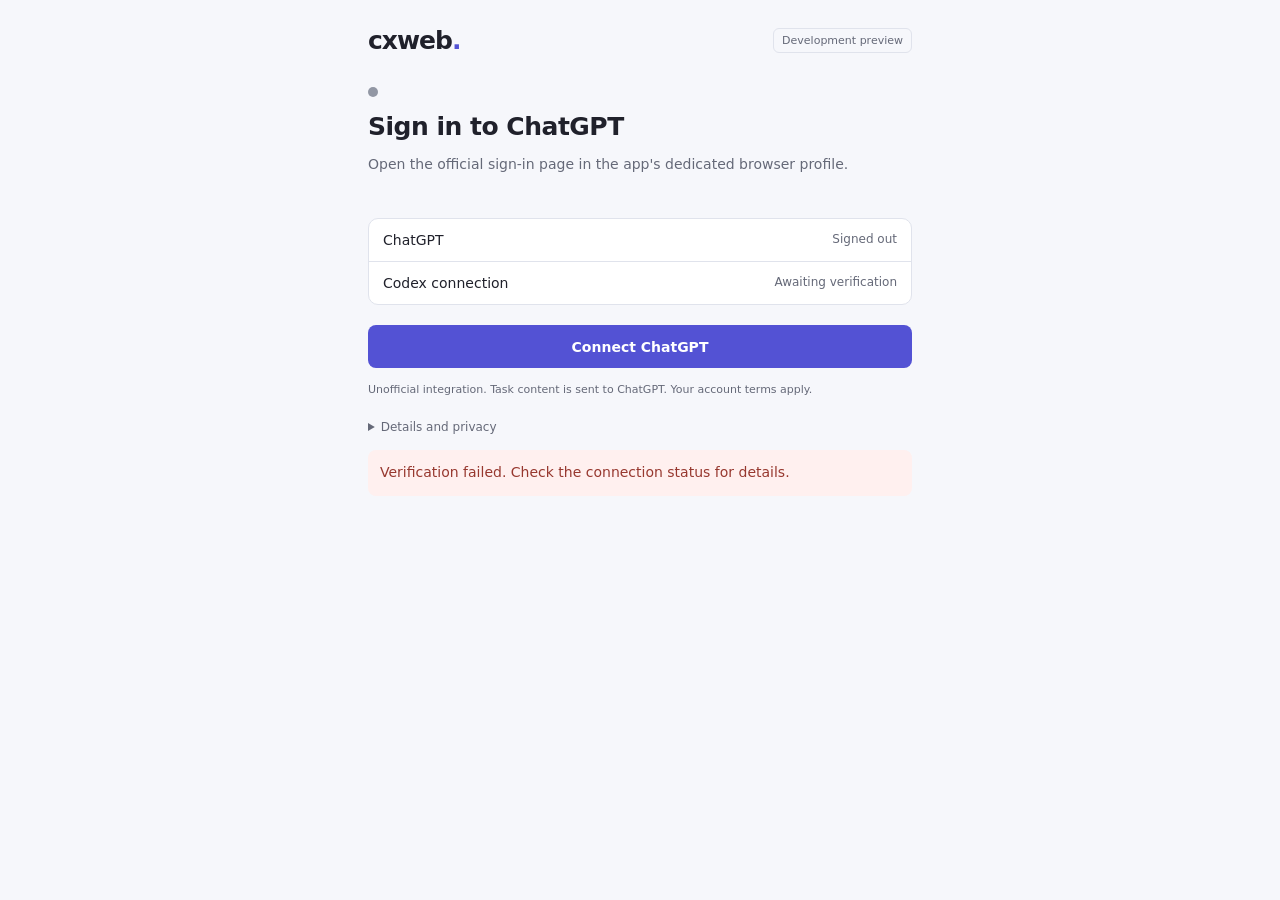
==== apps/desktop/ui/index.html @ 8535b22b "Connect setup to Codex routing and catalog activation" ====
<!doctype html>
<html lang="en"><head><meta charset="utf-8"><meta name="viewport" content="width=device-width, initial-scale=1"><title>cxweb</title><link rel="stylesheet" href="style.css"><script src="installed.js" defer></script><script src="app.js" defer></script></head>
<body><main>
  <header><span class="brand">cxweb<span class="dot">.</span></span><span class="badge">Development preview</span></header>
  <section id="installed-view" hidden>
    <div class="intro" aria-live="polite" aria-atomic="true"><h1 id="installed-heading">Checking connection</h1><p id="installed-description">Reading the installed runtime state.</p></div>
    <div class="rows"><div><span>ChatGPT</span><strong id="installed-chatgpt">Unverified</strong></div><div><span>Codex App</span><strong id="installed-app">Unverified</strong></div><div><span>Codex CLI</span><strong id="installed-cli">Unverified</strong></div></div>
    <button id="installed-refresh" class="primary">Check status</button>
    <button id="installed-retry" class="secondary" hidden disabled>Retry background verification</button>
    <button id="installed-remove" class="secondary" disabled>Remove connection</button>
    <details><summary>Connection details</summary><div class="details-body native-form">
      <label for="installed-choice">Connected Codex home</label><select id="installed-choice"></select>
      <div id="installed-components" class="selectable"></div>
      <p>Closing this window keeps the runtime running. Removing the connection restores owned configuration changes and keeps your saved ChatGPT sign-in. Existing Codex clients may need a restart.</p>
    </div></details>
    <p id="installed-error" role="alert" hidden></p>
    <dialog id="installed-confirm" aria-labelledby="installed-confirm-title" aria-describedby="installed-confirm-description">
      <h2 id="installed-confirm-title">Stop the task and remove the connection?</h2>
      <p id="installed-confirm-description">The current response will be interrupted.</p>
      <button id="installed-keep" class="secondary" autofocus>Keep connected</button>
      <button id="installed-stop" class="primary">Stop and remove</button>
    </dialog>
  </section>
  <section id="setup-view" hidden>
  <section class="intro" aria-live="polite" aria-atomic="true">
    <span class="status-light" id="light" aria-hidden="true"></span>
    <h1 id="heading">Sign in to ChatGPT</h1>
    <p id="description">Open the official sign-in page in the app's dedicated browser profile.</p>
  </section>
  <div class="rows"><div><span>ChatGPT</span><strong id="chatgpt">Signed out</strong></div><div><span>Codex connection</span><strong id="codex">Awaiting verification</strong></div></div>
  <div id="models" class="model-results" hidden></div>
  <button id="connect" class="primary">Connect ChatGPT</button>
  <section id="qualification" hidden>
    <p>Send one fixed test message in a new Temporary Chat using the selected route. This uses your ChatGPT allowance.</p>
    <button id="test-text" class="primary">Send text test</button>
  </section>
  <section id="tool-qualification" hidden>
    <p>Send one tool protocol test in a new Temporary Chat. This uses your ChatGPT allowance. The test requests sample tool calls; it does not execute tools or change files.</p>
    <button id="test-tools" class="primary">Send tool protocol test</button>
  </section>
  <section id="background-control" hidden>
    <p>Close the sign-in window and check whether the saved session works in the background. Closing the cxweb control window keeps its runtime running.</p>
    <button id="background" class="secondary">Continue in background</button>
  </section>
  <p id="background-status" class="disclosure" hidden>The ChatGPT session is running in the background. No browser window needs to remain open.</p>
  <p class="disclosure">Unofficial integration. Task content is sent to ChatGPT. Your account terms apply.</p>
  <details><summary>Details and privacy</summary><div class="details-body">
    <p>ChatGPT Web routes support text and coding tools. Built-in Codex web search is unavailable on these routes; use a native Codex model for web search.</p>
    <p>This development build verifies sign-in and runs explicit transport tests. Production Codex routing is not active.</p>
    <p>Enter passwords and verification codes only on the official page in the browser window. The app uses its own local profile.</p>
    <p>Browser automation is not an officially supported API. Provider terms may restrict automated retrieval of output; consent in this app does not change those terms.</p>
    <p>Official terms: <span class="selectable">https://openai.com/policies/eu-terms-of-use/</span></p>
    <p id="runtime">The browser has not started yet.</p><p id="diagnostic"></p>
    <button id="native-discover" class="secondary">Find Codex installations</button>
    <div id="native-targets" class="selectable" aria-live="polite" hidden></div>
    <form id="native-preflight-form" class="native-form">
      <h2>Check a Codex target</h2>
      <p>Select the executable and directories for the client you intend to connect. The app and terminals can use different Codex homes.</p>
      <label for="native-choice">Discovered executable</label>
      <select id="native-choice"><option value="">Choose an installation or enter a path below</option></select>
      <label for="native-client">Codex executable path</label>
      <input id="native-client" type="text" autocomplete="off" spellcheck="false" placeholder="C:\path\to\codex.exe" required>
      <label for="native-home">Codex home directory (CODEX_HOME)</label>
      <input id="native-home" type="text" autocomplete="off" spellcheck="false" placeholder="C:\Users\you\.codex" required>
      <label for="native-cwd">Working directory</label>
      <input id="native-cwd" type="text" autocomplete="off" spellcheck="false" placeholder="C:\path\to\project" required>
      <p>This starts only a reviewed Codex backend for configuration and account-status checks. It sends no model request and leaves your login and configuration unchanged. Codex may update its own logs or cache.</p>
      <button id="native-preflight" class="secondary" type="submit">Check selected target</button>
    </form>
    <div id="native-preflight-result" class="selectable" aria-live="polite" hidden></div>
    <section>
      <h2>Connect Codex</h2>
      <p>Publish the verified ChatGPT route to Codex CLI and Codex App using the selected Codex home. This adds a local connection to config.toml and installs a background runtime. Your existing models remain available. Restart both clients after connecting.</p>
      <button id="activate-codex" class="secondary" disabled>Connect to Codex</button>
      <p id="activation-result" class="selectable" aria-live="polite" hidden></p>
    </section>
    <section id="native-text-control">
      <h2>Test the selected Codex client</h2>
      <p>Complete the background tool protocol test first. This sends one text test through the selected Codex backend and ChatGPT, using your ChatGPT allowance. The test uses an isolated Codex workspace. Your Codex configuration remains unchanged.</p>
      <button id="native-text" class="secondary" disabled>Test selected client</button>
      <button id="native-tools" class="secondary" disabled>Test coding tools</button>
      <p>This tool test asks Codex to read one test file, create one file and run a command that checks the result in a disposable workspace. It uses additional ChatGPT responses. Only these exact fixture operations are allowed.</p>
      <button id="native-repair" class="secondary" disabled>Test failure and repair</button>
      <p>This test starts with an incorrect fixture file. Codex must observe a failing test, repair that file and rerun the test successfully. It uses additional ChatGPT responses in an isolated workspace.</p>
      <button id="native-denial" class="secondary" disabled>Test command denial</button>
      <p>This test asks Codex to read one test file, declines the request and verifies the denial reaches the final response. It uses additional ChatGPT responses.</p>
      <button id="native-cancel" class="secondary" hidden disabled>Cancel client test</button>
      <button id="reset-test" class="secondary" hidden disabled>Reset client test session</button>
      <p id="reset-test-help" hidden>Release the idle test session to verify another route or sign in again. Your saved sign-in remains on this device. No test message is sent.</p>
      <p id="native-text-result" class="selectable" aria-live="polite" hidden></p>
    </section>
  </div></details>
  <p id="error" role="alert" hidden></p>
  </section>
</main></body></html>
---- apps/desktop/ui/style.css ----
:root { color-scheme:light dark; font-family: "Segoe UI",system-ui,sans-serif; font-size:14px; background:#f6f7fb; color:#20212b; --muted:#656978; --line:#e0e3ec; --accent:#5352d4; --panel:#fff; }
* { box-sizing:border-box; } body { margin:0; } main { padding:26px 28px 24px; max-width:600px; margin:auto; } header { display:flex; justify-content:space-between; align-items:center; gap:12px; } .brand { font-size:25px; font-weight:700; letter-spacing:-1px; } .dot { color:var(--accent); } .badge { font-size:11px; padding:5px 8px; border:1px solid var(--line); border-radius:6px; color:var(--muted); }
.intro { padding-top:32px; } .status-light { display:block; width:10px; height:10px; background:#9297a4; border-radius:50%; margin-bottom:14px; } .status-light.pending { background:#cf932b; } h1 { font-size:25px; line-height:1.25; font-weight:650; margin:0 0 12px; letter-spacing:-.5px; } p { line-height:1.55; margin:0 0 12px; } #description { color:var(--muted); min-height:44px; }
.rows { border:1px solid var(--line); background:var(--panel); border-radius:10px; margin:20px 0; } .rows>div { display:flex; flex-wrap:wrap; gap:8px; justify-content:space-between; padding:13px 14px; } .rows>div+div { border-top:1px solid var(--line); } .rows strong { font-size:12px; font-weight:500; color:var(--muted); } button { font:inherit; cursor:pointer; } .primary { border:0; border-radius:8px; background:var(--accent); color:white; width:100%; min-height:43px; padding:11px 14px; font-weight:600; } .primary:hover { filter:brightness(1.08); } button:disabled { opacity:.6; cursor:wait; } :focus-visible { outline:3px solid #9b9bf3; outline-offset:3px; } .disclosure { color:var(--muted); font-size:11px; margin-top:13px; } details { margin-top:22px; } summary { color:var(--muted); cursor:pointer; font-size:12px; } .details-body { padding-top:14px; font-size:12px; color:var(--muted); } .selectable { overflow-wrap:anywhere; user-select:text; } #error { padding:12px; background:#fff0ef; color:#97382f; border-radius:8px; margin-top:16px; } #diagnostic { font-family:Consolas,monospace; overflow-wrap:anywhere; }
.model-results { border:1px solid var(--line); background:var(--panel); border-radius:10px; padding:13px 14px; margin:-8px 0 20px; color:var(--muted); font-size:12px; }
.model-results strong { color:inherit; }
.model-results ul { margin:9px 0; padding-left:20px; }
.model-results p { margin:0; }
.secondary { border:1px solid var(--line); border-radius:8px; background:var(--panel); color:inherit; width:100%; min-height:43px; padding:11px 14px; font-weight:600; }
#qualification, #tool-qualification, #background-control { margin-top:16px; }
.native-form { margin-top:20px; } .native-form h2 { font-size:16px; } .native-form label { display:block; margin:12px 0 5px; }
.native-form input, .native-form select { width:100%; min-height:36px; padding:7px 9px; border:1px solid var(--line); border-radius:6px; background:var(--panel); color:inherit; font:inherit; }
.native-form p { margin-top:12px; } #native-preflight-result { margin-top:14px; }
#installed-retry, #installed-remove { margin-top:12px; }
#installed-error { padding:12px; border:1px solid var(--line); border-radius:8px; margin-top:16px; }
#installed-components { margin-top:16px; }
dialog { max-width:min(400px, calc(100vw - 32px)); border:1px solid var(--line); border-radius:12px; background:var(--panel); color:inherit; padding:22px; }
dialog::backdrop { background:rgb(0 0 0 / 55%); }
dialog h2 { font-size:20px; margin-top:0; }
dialog button + button { margin-top:10px; }
@media(prefers-color-scheme:dark) { :root { background:#18191f; color:#ebedf5; --muted:#a0a5b5; --line:#30323d; --accent:#7774ed; --panel:#202129; } #error { background:#382521; color:#ffb5aa; } }
@media(max-width:380px) { main { padding:22px 18px; } header { align-items:flex-start; } .badge { max-width:115px; } }
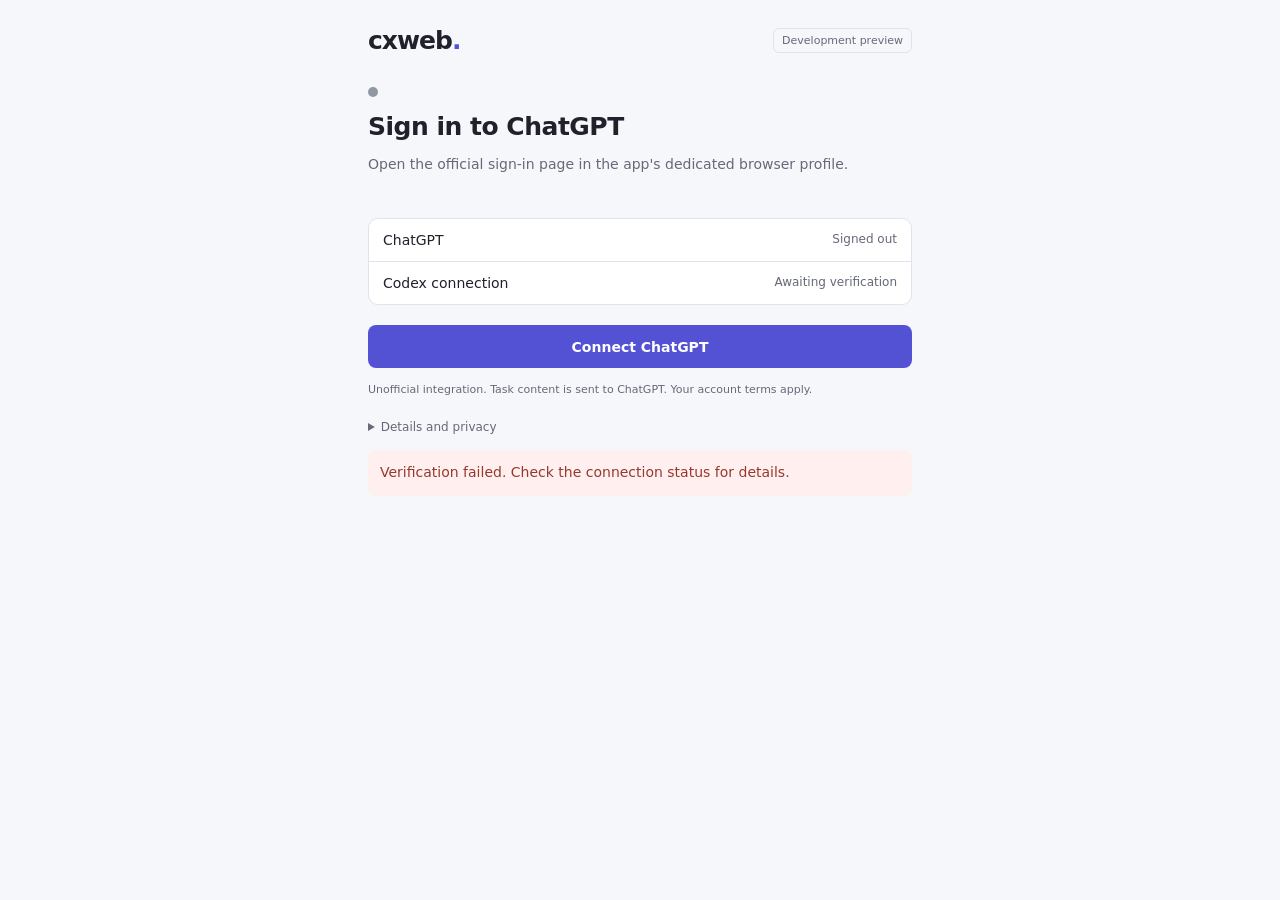
==== commit 7ba5d55d: "Expose installed reasoning verification in the desktop" ====
--- a/apps/desktop/ui/index.html
+++ b/apps/desktop/ui/index.html
@@ -7,6 +7,12 @@
     <div class="rows"><div><span>ChatGPT</span><strong id="installed-chatgpt">Unverified</strong></div><div><span>Codex App</span><strong id="installed-app">Unverified</strong></div><div><span>Codex CLI</span><strong id="installed-cli">Unverified</strong></div></div>
     <button id="installed-refresh" class="primary">Check status</button>
     <button id="installed-retry" class="secondary" hidden disabled>Retry background verification</button>
+    <section id="installed-reasoning" class="model-results" hidden aria-live="polite">
+      <h2>ChatGPT reasoning</h2>
+      <div id="installed-reasoning-list"></div>
+      <p id="installed-reasoning-help" hidden>Verify the remaining reasoning choices with eight fixed test messages. This uses your ChatGPT allowance. No coding tools run and no project files change. Verification continues if you close this window.</p>
+      <button id="installed-qualify-reasoning" class="secondary" hidden disabled>Verify reasoning choices</button>
+    </section>
     <button id="installed-remove" class="secondary" disabled>Remove connection</button>
     <details><summary>Connection details</summary><div class="details-body native-form">
       <label for="installed-choice">Connected Codex home</label><select id="installed-choice"></select>
--- a/apps/desktop/ui/style.css
+++ b/apps/desktop/ui/style.css
@@ -12,6 +12,9 @@
 .native-form input, .native-form select { width:100%; min-height:36px; padding:7px 9px; border:1px solid var(--line); border-radius:6px; background:var(--panel); color:inherit; font:inherit; }
 .native-form p { margin-top:12px; } #native-preflight-result { margin-top:14px; }
 #installed-retry, #installed-remove { margin-top:12px; }
+#installed-reasoning { margin:16px 0 0; }
+#installed-reasoning h2 { font-size:16px; margin:0 0 10px; color:inherit; }
+#installed-reasoning-help, #installed-qualify-reasoning { margin-top:12px; }
 #installed-error { padding:12px; border:1px solid var(--line); border-radius:8px; margin-top:16px; }
 #installed-components { margin-top:16px; }
 dialog { max-width:min(400px, calc(100vw - 32px)); border:1px solid var(--line); border-radius:12px; background:var(--panel); color:inherit; padding:22px; }
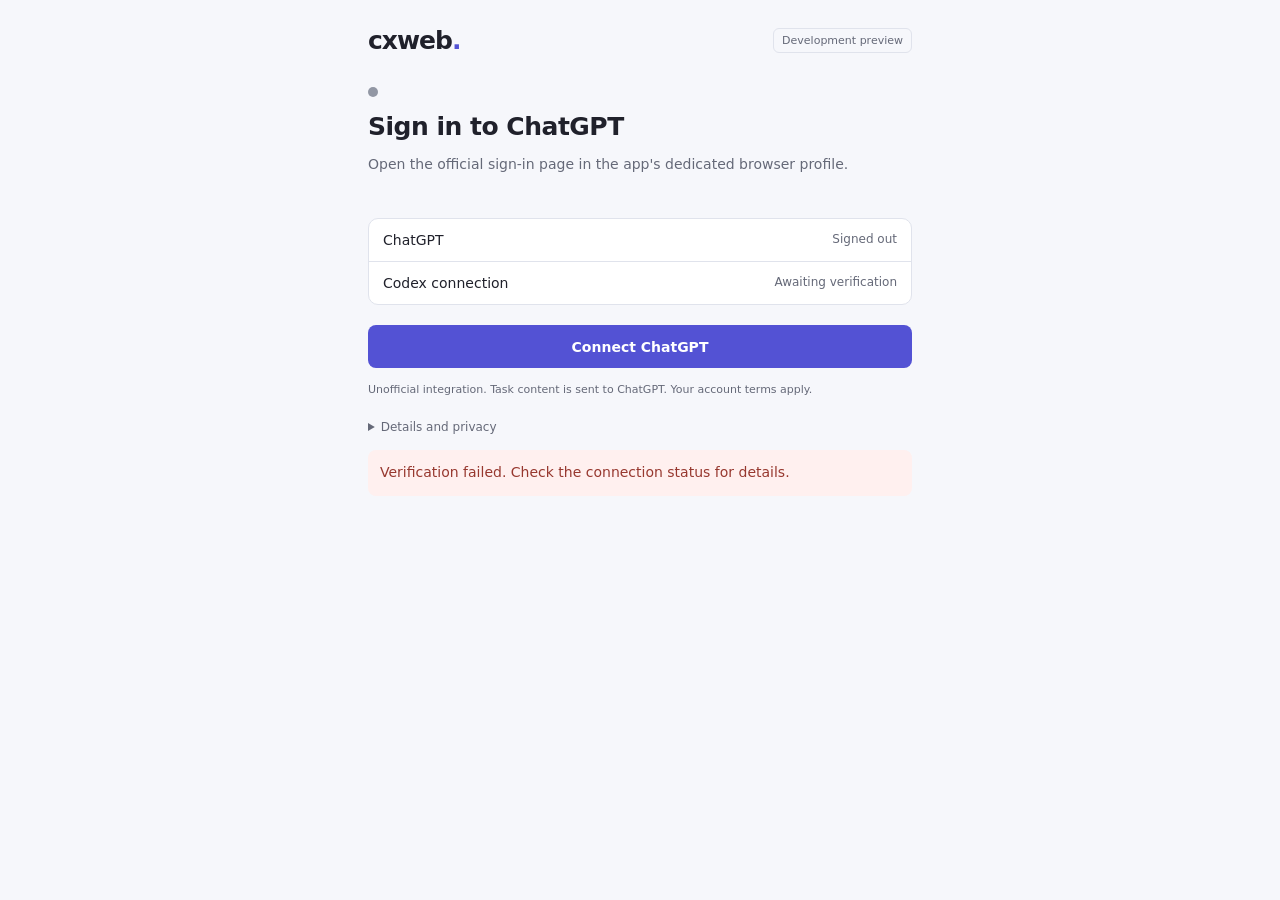
==== commit 61bb8487: "Keep the connection panel available from the notification area" ====
--- a/apps/desktop/ui/index.html
+++ b/apps/desktop/ui/index.html
@@ -7,17 +7,26 @@
     <div class="rows"><div><span>ChatGPT</span><strong id="installed-chatgpt">Unverified</strong></div><div><span>Codex App</span><strong id="installed-app">Unverified</strong></div><div><span>Codex CLI</span><strong id="installed-cli">Unverified</strong></div></div>
     <button id="installed-refresh" class="primary">Check status</button>
     <button id="installed-retry" class="secondary" hidden disabled>Retry background verification</button>
-    <section id="installed-reasoning" class="model-results" hidden aria-live="polite">
-      <h2>ChatGPT reasoning</h2>
-      <div id="installed-reasoning-list"></div>
-      <p id="installed-reasoning-help" hidden>Verify the remaining reasoning choices with eight fixed test messages. This uses your ChatGPT allowance. No coding tools run and no project files change. Verification continues if you close this window.</p>
-      <button id="installed-qualify-reasoning" class="secondary" hidden disabled>Verify reasoning choices</button>
-    </section>
-    <button id="installed-remove" class="secondary" disabled>Remove connection</button>
+    <button id="installed-login" class="secondary" hidden disabled>Open ChatGPT sign-in</button>
     <details><summary>Connection details</summary><div class="details-body native-form">
       <label for="installed-choice">Connected Codex home</label><select id="installed-choice"></select>
       <div id="installed-components" class="selectable"></div>
-      <p>Closing this window keeps the runtime running. Removing the connection restores owned configuration changes and keeps your saved ChatGPT sign-in. Existing Codex clients may need a restart.</p>
+      <section id="installed-reasoning" class="model-results" hidden aria-live="polite">
+        <h2>Models and reasoning</h2>
+        <p>Select a model and reasoning level in Codex App or Codex CLI.</p>
+        <div id="installed-reasoning-list"></div>
+        <p id="installed-reasoning-help" hidden>Verify the remaining reasoning choices with eight fixed test messages. This uses your ChatGPT allowance. No coding tools run and no project files change. Verification continues if you close this window.</p>
+        <button id="installed-qualify-reasoning" class="secondary" hidden disabled>Verify reasoning choices</button>
+      </section>
+      <section aria-labelledby="installed-diagnostics-heading">
+        <h2 id="installed-diagnostics-heading">Diagnostics</h2>
+        <p>Copy or save connection health and the diagnostics collector version. No account details, paths, tokens, conversations or raw logs are included. Nothing is uploaded.</p>
+        <button id="installed-copy-diagnostics" class="secondary" disabled>Copy safe diagnostics</button>
+        <button id="installed-export-diagnostics" class="secondary" disabled>Export safe diagnostics</button>
+        <p id="installed-diagnostics-result" role="status" aria-live="polite"></p>
+      </section>
+      <p>Closing this window keeps cxweb in the notification area and leaves your tasks running. Open cxweb again to return here. Removing the connection restores owned configuration changes and keeps your saved ChatGPT sign-in. Existing Codex clients may need a restart.</p>
+      <button id="installed-remove" class="secondary" disabled>Remove connection</button>
     </div></details>
     <p id="installed-error" role="alert" hidden></p>
     <dialog id="installed-confirm" aria-labelledby="installed-confirm-title" aria-describedby="installed-confirm-description">
--- a/apps/desktop/ui/style.css
+++ b/apps/desktop/ui/style.css
@@ -12,6 +12,7 @@
 .native-form input, .native-form select { width:100%; min-height:36px; padding:7px 9px; border:1px solid var(--line); border-radius:6px; background:var(--panel); color:inherit; font:inherit; }
 .native-form p { margin-top:12px; } #native-preflight-result { margin-top:14px; }
 #installed-retry, #installed-remove { margin-top:12px; }
+#installed-login, #installed-export-diagnostics { margin-top:12px; }
 #installed-reasoning { margin:16px 0 0; }
 #installed-reasoning h2 { font-size:16px; margin:0 0 10px; color:inherit; }
 #installed-reasoning-help, #installed-qualify-reasoning { margin-top:12px; }
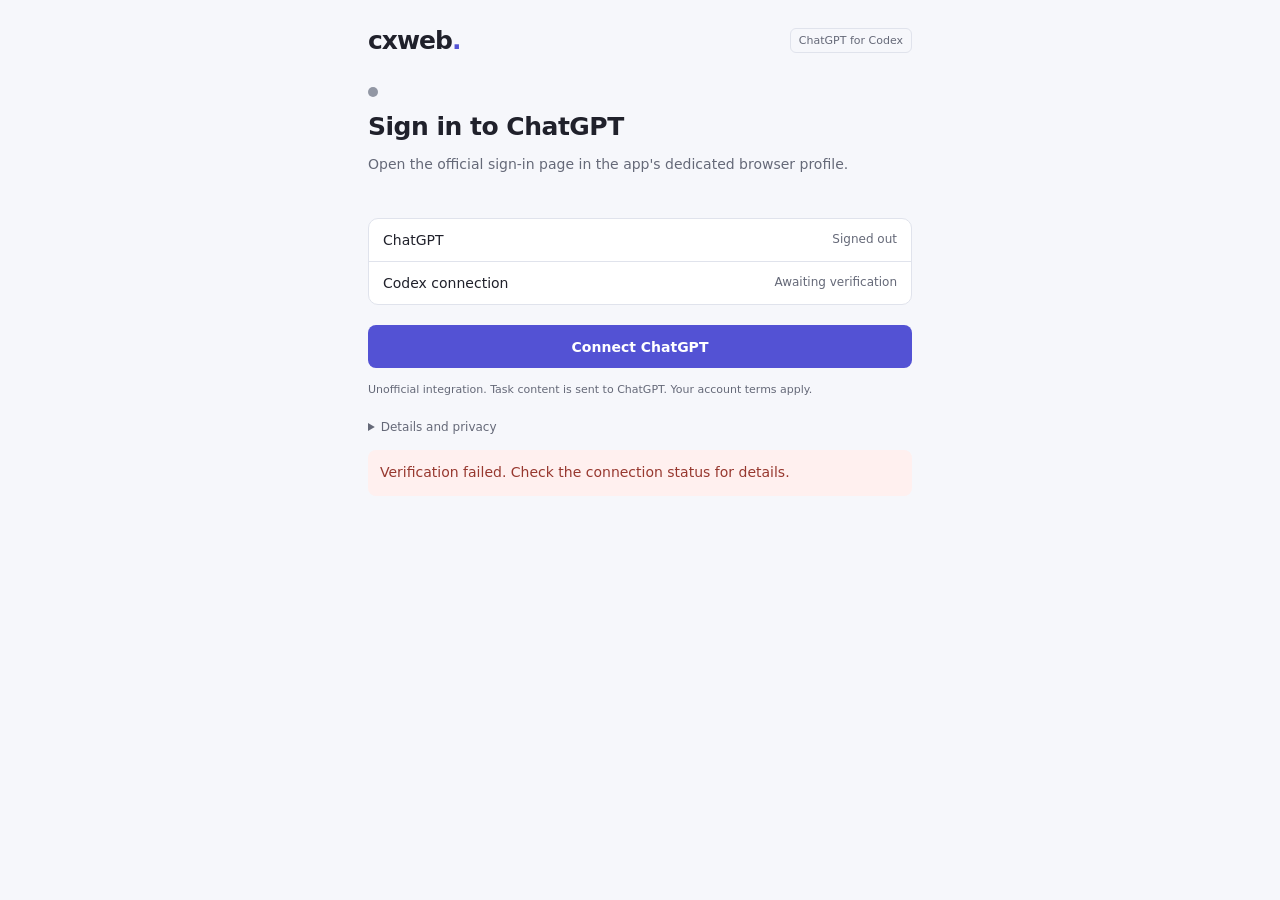
==== commit cae40831: "Finalize the local Codex integration and preserve verification results" ====
--- a/apps/desktop/ui/index.html
+++ b/apps/desktop/ui/index.html
@@ -1,7 +1,7 @@
 <!doctype html>
 <html lang="en"><head><meta charset="utf-8"><meta name="viewport" content="width=device-width, initial-scale=1"><title>cxweb</title><link rel="stylesheet" href="style.css"><script src="installed.js" defer></script><script src="app.js" defer></script></head>
 <body><main>
-  <header><span class="brand">cxweb<span class="dot">.</span></span><span class="badge">Development preview</span></header>
+  <header><span class="brand">cxweb<span class="dot">.</span></span><span class="badge">ChatGPT for Codex</span></header>
   <section id="installed-view" hidden>
     <div class="intro" aria-live="polite" aria-atomic="true"><h1 id="installed-heading">Checking connection</h1><p id="installed-description">Reading the installed runtime state.</p></div>
     <div class="rows"><div><span>ChatGPT</span><strong id="installed-chatgpt">Unverified</strong></div><div><span>Codex App</span><strong id="installed-app">Unverified</strong></div><div><span>Codex CLI</span><strong id="installed-cli">Unverified</strong></div></div>
